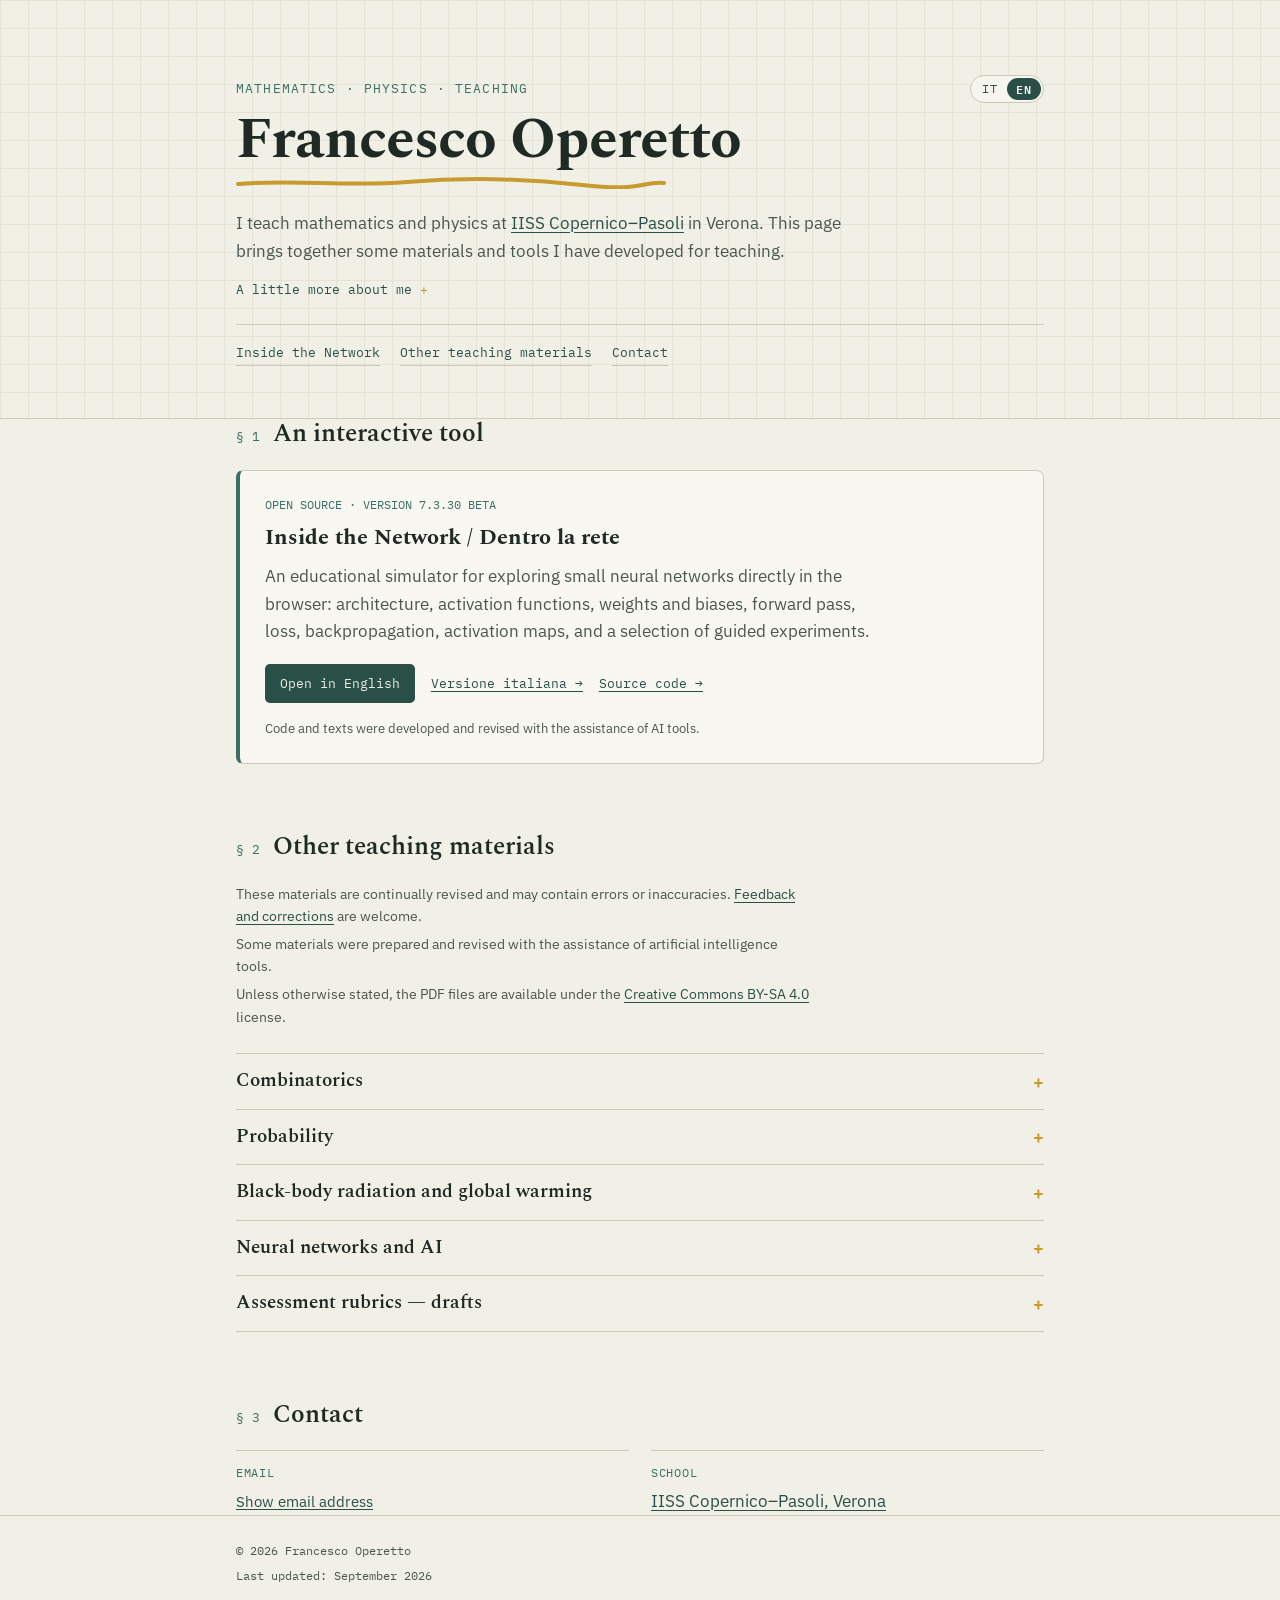
==== en/index.html @ d1ef3c58 "Add NN teaching notes and update materials" ====
<!DOCTYPE html>
<html lang="en">
<head>
<meta charset="UTF-8">
<meta name="viewport" content="width=device-width, initial-scale=1.0">
<title>Francesco Operetto — Mathematics, physics and teaching</title>
<meta name="description" content="Personal page of Francesco Operetto, mathematics and physics teacher. Teaching materials and interactive tools for mathematics, physics and neural networks.">
<link rel="canonical" href="https://francesco-operetto.github.io/en/">
<link rel="alternate" hreflang="it" href="https://francesco-operetto.github.io/">
<link rel="alternate" hreflang="en" href="https://francesco-operetto.github.io/en/">
<link rel="alternate" hreflang="x-default" href="https://francesco-operetto.github.io/">

<link rel="icon" href="../favicon.svg" type="image/svg+xml">
<link rel="icon" href="../favicon-32.png" sizes="32x32" type="image/png">
<link rel="icon" href="../favicon-16.png" sizes="16x16" type="image/png">
<link rel="shortcut icon" href="../favicon.ico">
<link rel="apple-touch-icon" href="../apple-touch-icon.png">

<link rel="preconnect" href="https://fonts.googleapis.com">
<link rel="preconnect" href="https://fonts.gstatic.com" crossorigin>
<link href="https://fonts.googleapis.com/css2?family=Spectral:ital,wght@0,500;0,600;0,700;1,500&family=IBM+Plex+Sans:wght@400;500;600&family=IBM+Plex+Mono:wght@400;500&display=swap" rel="stylesheet">

<link rel="stylesheet" href="../assets/css/style.css">
</head>
<body>
<header class="hero">
  <div class="grid-bg" aria-hidden="true"></div>
  <div class="wrap" style="position:relative">
    <nav class="lang-switch" aria-label="Language">
      <a href="../index.html" lang="it">IT</a><span class="sep">·</span><span aria-current="page">EN</span>
    </nav>
    <p class="eyebrow">Mathematics · physics · teaching</p>
    <h1>Francesco Operetto</h1>
    <svg class="chalk-line" viewBox="0 0 430 13" aria-hidden="true" preserveAspectRatio="none">
      <path d="M2 8 C 58 3, 111 11, 171 6 S 283 2, 346 9 S 405 5, 428 7" />
    </svg>
    <p class="intro">
      I teach mathematics and physics at <a href="https://www.copernicopasoli.edu.it/wp/" target="_blank" rel="noopener">IISS Copernico–Pasoli</a> in Verona.
      This page brings together some materials and tools I have developed for teaching.
    </p>
    <details class="profile-more">
      <summary>A little more about me</summary>
      <div class="profile-more-content">
        <p>I am a physicist and hold a PhD in Physics; if you are curious about my doctoral research, you can find out more on <a href="research.html">this page</a>.</p>
        <p>I also hold a diploma in <a href="https://www.sentieriformativi.it/2019/counselling/" target="_blank" rel="noopener">Counseling</a> from the Centro Camilliano di Formazione in Verona.</p>
      </div>
    </details>
    <nav class="jump-nav" aria-label="Page sections">
      <a href="#app">Inside the Network</a>
      <a href="#materials">Other teaching materials</a>
      <a href="#contact">Contact</a>
    </nav>
  </div>
</header>

<main class="wrap">
  <section id="app">
    <div class="section-head">
      <span class="section-num">§ 1</span>
      <h2>An interactive tool</h2>
    </div>
    <div class="app-card">
      <div class="app-kicker">OPEN SOURCE · VERSION 7.3.30 BETA</div>
      <h3>Inside the Network / Dentro la rete</h3>
      <p>
        An educational simulator for exploring small neural networks directly in the browser:
        architecture, activation functions, weights and biases, forward pass, loss, backpropagation,
        activation maps, and a selection of guided experiments.
      </p>
      <div class="actions">
        <a class="btn" href="https://francesco-operetto.github.io/dentro-la-rete/en/">Open in English</a>
        <a class="text-link" href="https://francesco-operetto.github.io/dentro-la-rete/it/" lang="it">Versione italiana →</a>
        <a class="text-link" href="https://github.com/francesco-operetto/dentro-la-rete">Source code →</a>
      </div>
      <p class="material-note app-note">Code and texts were developed and revised with the assistance of AI tools.</p>
    </div>
  </section>

  <section id="materials">
    <div class="section-head">
      <span class="section-num">§ 2</span>
      <h2>Other teaching materials</h2>
    </div>
    <div class="material-notes">
      <p class="material-note">These materials are continually revised and may contain errors or inaccuracies. <a href="#contact">Feedback and corrections</a> are welcome.</p>
      <p class="material-note">Some materials were prepared and revised with the assistance of artificial intelligence tools.</p>
      <p class="material-note">Unless otherwise stated, the PDF files are available under the <a href="https://creativecommons.org/licenses/by-sa/4.0/deed.en" target="_blank" rel="noopener">Creative Commons BY-SA 4.0</a> license.</p>
    </div>

    <details class="material-group" id="combinatorics">
      <summary>Combinatorics</summary>
      <ul class="files">
        
        <li><div class="file-row"><div><div class="file-name">Combinatorics and inclusion encoding</div><div class="file-desc">Worksheet: deriving formulas for arrangements and combinations from permutations with repetition.</div><div class="file-meta">PDF · Italian · 641 KB · updated 14 July 2026</div></div><a class="dl" href="../materiali/calcolo-combinatorio/combinatoria_e_codifica_di_inclusione_scheda.pdf">Open PDF →</a></div></li>
        <li><div class="file-row"><div><div class="file-name">Combinatorics and the symmetric group</div><div class="file-desc">Further reading for teachers: permutations as elements of the symmetric group.</div><div class="file-meta">PDF · Italian · 460 KB · updated 14 July 2026</div></div><a class="dl" href="../materiali/calcolo-combinatorio/calcolo_combinatorio_e_teoria_gruppi_scheda_docenti.pdf">Open PDF →</a></div></li><li><div class="file-row"><div><div class="file-name">From arrangements to simple combinations</div><div class="file-desc">Worksheet: deriving the formula for combinations.</div><div class="file-meta">PDF · Italian · 286 KB · updated 14 July 2026</div></div><a class="dl" href="../materiali/calcolo-combinatorio/combinazioni_semplici_scheda.pdf">Open PDF →</a></div></li>
        <li><div class="file-row"><div><div class="file-name">From simple permutations to permutations with repetition</div><div class="file-desc">Worksheet: deriving the formula for permutations with repetition.</div><div class="file-meta">PDF · Italian · 340 KB · updated 14 July 2026</div></div><a class="dl" href="../materiali/calcolo-combinatorio/permutazioni_con_ripetizione_scheda.pdf">Open PDF →</a></div></li>
        <li><div class="file-row"><div><div class="file-name">Problems on partitioning into groups</div><div class="file-desc">Worked exercises, starting from a question from the 2025 Italian State Exam.</div><div class="file-meta">PDF · Italian · 420 KB · updated 14 July 2026</div></div><a class="dl" href="../materiali/calcolo-combinatorio/problemi_di_suddivisione_esercizi.pdf">Open PDF →</a></div></li>
      </ul>
    </details>

    <details class="material-group" id="probability">
      <summary>Probability</summary>
      <ul class="files">
        <li><div class="file-row"><div><div class="file-name">SuperEnalotto and probability</div><div class="file-desc">Handout: winning probabilities and an analysis of the game’s unfairness.</div><div class="file-meta">PDF · Italian · 735 KB · updated 14 July 2026</div></div><a class="dl" href="../materiali/calcolo-delle-probabilita/superenalotto_dispensa.pdf">Open PDF →</a></div></li>
      </ul>
    </details>

    <details class="material-group" id="black-body-radiation-global-warming">
      <summary>Black-body radiation and global warming</summary>
      <ul class="files">
        <li><div class="file-row"><div><div class="file-name">A calculus-based study of black-body radiation</div><div class="file-desc">Worksheet: deriving Wien’s and Stefan–Boltzmann laws using calculus.</div><div class="file-meta">PDF · Italian · 566 KB · updated 14 July 2026</div></div><a class="dl" href="../materiali/radiazione-corpo-nero-riscaldamento-globale/studio_funzione_corpo_nero_dispensa.pdf">Open PDF →</a></div></li>
        <li><div class="file-row"><div><div class="file-name">The greenhouse effect and global warming</div><div class="file-desc">Handout: the physics of global warming, building on black-body radiation.</div><div class="file-meta">PDF · Italian · 1.0 MB · updated 16 July 2026</div></div><a class="dl" href="../materiali/radiazione-corpo-nero-riscaldamento-globale/effetto_serra_dispensa.pdf">Open PDF →</a></div></li>
      </ul>
    </details>

    <details class="material-group" id="neural-networks-ai">
      <summary>Neural networks and AI</summary>
      <ul class="files">
        <li><div class="file-row"><div><div class="file-name">Backpropagation and gradient descent</div><div class="file-desc">Further reading for teachers: a handout on backpropagation and gradient descent, with reference to their implementation in Inside the Network.</div><div class="file-meta">PDF · English 721 KB · Italian 741 KB · updated 2 September 2026</div><div class="file-meta">Related application: <a href="https://francesco-operetto.github.io/dentro-la-rete/en/">Inside the Network</a></div></div><div class="file-actions"><a class="dl" href="../materiali/reti-neurali-ai/backpropagation_and_gradient_descent_en.pdf">PDF · English →</a><a class="dl" href="../materiali/reti-neurali-ai/backpropagation_e_discesa_del_gradiente_it.pdf" lang="it">PDF · Italian →</a></div></div></li>
      </ul>
    </details>

    <details class="material-group" id="assessment-rubrics">
      <summary>Assessment rubrics — drafts</summary>
      <ul class="files">
        <li><div class="file-row"><div><div class="file-name">Mathematics — oral assessment</div><div class="file-desc">Draft assessment rubric for oral mathematics tests, for the final three years of the Italian Liceo Scientifico.</div><div class="file-meta">PDF · Italian · 393 KB · updated 22 August 2026</div></div><a class="dl" href="../materiali/rubriche-di-valutazione/rubrica_valutazione_matematica_orale.pdf">Open PDF →</a></div></li>
        <li><div class="file-row"><div><div class="file-name">Mathematics — written assessment</div><div class="file-desc">Draft assessment rubric for written mathematics tests, for the final three years of the Italian Liceo Scientifico.</div><div class="file-meta">PDF · Italian · 369 KB · updated 22 August 2026</div></div><a class="dl" href="../materiali/rubriche-di-valutazione/rubrica_valutazione_matematica_scritto.pdf">Open PDF →</a></div></li>
        <li><div class="file-row"><div><div class="file-name">Physics — oral assessment</div><div class="file-desc">Draft assessment rubric for oral physics tests, for the final three years of the Italian Liceo Scientifico.</div><div class="file-meta">PDF · Italian · 375 KB · updated 22 August 2026</div></div><a class="dl" href="../materiali/rubriche-di-valutazione/rubrica_valutazione_fisica_orale.pdf">Open PDF →</a></div></li>
        <li><div class="file-row"><div><div class="file-name">Physics — written assessment</div><div class="file-desc">Draft assessment rubric for written physics tests, for the final three years of the Italian Liceo Scientifico.</div><div class="file-meta">PDF · Italian · 378 KB · updated 22 August 2026</div></div><a class="dl" href="../materiali/rubriche-di-valutazione/rubrica_valutazione_fisica_scritto.pdf">Open PDF →</a></div></li>
      </ul>
    </details>
  </section>

  <section id="contact">
    <div class="section-head">
      <span class="section-num">§ 3</span>
      <h2>Contact</h2>
    </div>
    <div class="contact-grid">
      <div class="contact-item">
        <span class="label">Email</span>
        <button class="email-reveal" id="emailReveal" type="button">Show email address</button>
        <noscript><span class="placeholder">Enable JavaScript to display the email address.</span></noscript>
      </div>
      <div class="contact-item"><span class="label">School</span><a href="https://www.copernicopasoli.edu.it/wp/" target="_blank" rel="noopener">IISS Copernico–Pasoli, Verona</a></div>
    </div>
  </section>
</main>

<footer>
  <div class="wrap">
    <p>© 2026 Francesco Operetto</p>
    <p>Last updated: September 2026</p>
  </div>
</footer>

<script>
(() => {
  const trigger = document.getElementById('emailReveal');
  if (!trigger) return;

  // The address is not stored as plain text in the source. It is reconstructed
  // only when the visitor explicitly asks to display it.
  const encoded = [67, 52, 60, 61, 73, 10, 101, 92, 56, 115, 4, 78, 89, 38, 116, 49, 77, 105, 111, 89, 12];
  const key = [37, 91, 18, 73, 44, 107, 6, 52, 81, 29, 99, 14, 62, 75, 21, 88, 33, 71, 12, 54, 97];

  const decode = () => encoded
    .map((value, i) => String.fromCharCode(value ^ key[i]))
    .join('');

  trigger.addEventListener('click', () => {
    const address = decode();
    const link = document.createElement('a');
    link.href = 'mai' + 'lto:' + address;
    link.textContent = address;
    link.className = 'email-link';
    link.setAttribute('aria-label', 'Send an email');
    trigger.replaceWith(link);
  }, { once: true });
})();
</script>

<script>
(() => {
  const materialPanels = [...document.querySelectorAll('details.material-group[id]')];

  const openPanelFromHash = () => {
    if (!window.location.hash) return;
    const id = decodeURIComponent(window.location.hash.slice(1));
    const target = document.getElementById(id);
    if (target?.matches('details.material-group')) {
      target.open = true;
    }
  };

  const setHashWithoutScrolling = (id) => {
    const url = new URL(window.location.href);
    url.hash = id;
    history.replaceState(null, '', url);
  };

  const clearHashWithoutScrolling = () => {
    const url = new URL(window.location.href);
    url.hash = '';
    history.replaceState(null, '', url);
  };

  materialPanels.forEach((panel) => {
    panel.addEventListener('toggle', () => {
      if (panel.open) {
        setHashWithoutScrolling(panel.id);
      } else if (window.location.hash === `#${panel.id}`) {
        clearHashWithoutScrolling();
      }
    });
  });

  openPanelFromHash();
  window.addEventListener('hashchange', openPanelFromHash);
})();
</script>

</body>
</html>
---- assets/css/style.css ----
/* Stile condiviso — francesco-operetto.github.io */
:root{
  --paper:#F1F0E6;
  --paper-dim:#E8E6D8;
  --ink:#202A24;
  --ink-soft:#4B564E;
  --rule:#C9CBB6;
  --teal:#3B6E63;
  --teal-deep:#2A4F47;
  --yellow:#C99A2E;
  --card:#F8F7F1;
  --max-w:860px;
  /* alias usati da alcuni componenti della pagina ricerca */
  --chalk-teal:var(--teal);
  --chalk-teal-deep:var(--teal-deep);
  --chalk-yellow:var(--yellow);
  --paper-card:var(--card);
}
@media (prefers-color-scheme:dark){
  :root{
    --paper:#1B211D;
    --paper-dim:#222923;
    --ink:#EDEBDD;
    --ink-soft:#B7BEB2;
    --rule:#3A443C;
    --teal:#7FBAAB;
    --teal-deep:#9FD3C4;
    --yellow:#E3B94D;
    --card:#212820;
  }
}
*{box-sizing:border-box}
html{scroll-behavior:smooth}
body{
  margin:0;background:var(--paper);color:var(--ink);
  font-family:'IBM Plex Sans',sans-serif;font-size:17px;line-height:1.62;
  -webkit-font-smoothing:antialiased;
}
a{color:var(--teal-deep);text-decoration-thickness:1.4px;text-underline-offset:3px}
a:hover{color:var(--ink)}
a:focus-visible,button:focus-visible,summary:focus-visible{outline:2px solid var(--yellow);outline-offset:3px}
.wrap{max-width:var(--max-w);margin:0 auto;padding:0 26px}
.hero{position:relative;padding:78px 0 52px;overflow:hidden;border-bottom:1px solid var(--rule)}
.hero-sub{padding:56px 0 44px}
.grid-bg{
  position:absolute;inset:0;pointer-events:none;opacity:.32;
  background-image:linear-gradient(var(--rule) 1px,transparent 1px),linear-gradient(90deg,var(--rule) 1px,transparent 1px);
  background-size:28px 28px;
}
.eyebrow{margin:0 0 12px;color:var(--teal);font-family:'IBM Plex Mono',monospace;font-size:12.5px;letter-spacing:.09em;text-transform:uppercase}
h1,h2,h3{font-family:'Spectral',serif}
h1,.name{margin:0;font-family:'Spectral',serif;font-weight:700;font-size:clamp(2.5rem,6vw,3.6rem);line-height:1.05;letter-spacing:-.018em}
.chalk-line,.chalk-underline{display:block;width:min(100%,430px);height:13px;margin:5px 0 0}
.chalk-line path,.chalk-underline path{stroke:var(--yellow);stroke-width:4;fill:none;stroke-linecap:round}
.chalk-underline-mini{display:block;height:10px;margin-top:4px}
.chalk-underline-mini path{stroke:var(--yellow);stroke-width:3;fill:none;stroke-linecap:round}
.intro,.role{margin:20px 0 0;max-width:62ch;color:var(--ink-soft);font-size:1.08rem}
.role{max-width:52ch}

/* Profilo facoltativo, vicino alla presentazione ma visivamente secondario */
.profile-more{max-width:62ch;margin-top:10px}
.profile-more summary{cursor:pointer;list-style:none;padding:4px 0 3px;font-family:'IBM Plex Mono',monospace;font-size:12.5px;color:var(--teal-deep)}
.profile-more summary::-webkit-details-marker{display:none}
.profile-more summary::after{content:' +';color:var(--yellow)}
.profile-more[open] summary::after{content:' −'}
.profile-more-content{padding:3px 0 2px;color:var(--ink-soft);font-size:.91rem;max-width:62ch}
.profile-more-content p{margin:7px 0}
.jump-nav{display:flex;flex-wrap:wrap;gap:10px 20px;margin-top:22px;padding-top:17px;border-top:1px solid color-mix(in srgb,var(--rule) 92%,transparent);font-family:'IBM Plex Mono',monospace;font-size:13px}
.jump-nav a{text-decoration:none;border-bottom:1px solid var(--rule);padding-bottom:2px}
.back-link{font-family:'IBM Plex Mono',monospace;font-size:13px;letter-spacing:.04em;text-transform:none;color:var(--teal)}
.back-link:hover{color:var(--ink)}
.page-return{margin:34px 0 8px;padding-top:18px;border-top:1px solid color-mix(in srgb,var(--rule) 70%,transparent)}

main{padding:54px 0 92px}
section{margin-bottom:68px}
section:last-of-type{margin-bottom:0}
.section-head{display:flex;align-items:baseline;gap:13px;margin-bottom:21px}
.section-num{font-family:'IBM Plex Mono',monospace;font-size:12.5px;color:var(--teal);white-space:nowrap}
h2{font-size:1.55rem;line-height:1.2;margin:0;font-weight:600}
h3{font-size:1.12rem;margin:0}
.lead,p.lead{max-width:64ch;color:var(--ink-soft);margin:0 0 22px}

/* App */
.app-card{background:var(--card);border:1px solid var(--rule);border-left:4px solid var(--teal);border-radius:7px;padding:24px 25px}
.app-kicker{font-family:'IBM Plex Mono',monospace;font-size:12px;color:var(--teal);margin-bottom:7px}
.app-card h3{font-size:1.35rem;margin-bottom:7px}
.app-card p{margin:0;color:var(--ink-soft);max-width:62ch}
.actions{display:flex;flex-wrap:wrap;gap:10px 16px;margin-top:18px;align-items:center}
.btn{display:inline-block;padding:9px 15px;border-radius:5px;background:var(--teal-deep);color:var(--paper);font-family:'IBM Plex Mono',monospace;font-size:13px;text-decoration:none;white-space:nowrap}
.btn:hover{background:var(--ink);color:var(--paper)}
.text-link{font-family:'IBM Plex Mono',monospace;font-size:12.5px}
.app-note{margin-top:15px!important;font-size:.82rem!important;max-width:68ch!important}

/* Materiali */
.material-notes{margin:0 0 25px}
.material-note{margin:5px 0;color:var(--ink-soft);font-size:.87rem;max-width:72ch}
.material-group{border-top:1px solid var(--rule)}
.material-group:last-of-type{border-bottom:1px solid var(--rule)}
.material-group summary{
  display:flex;align-items:center;justify-content:space-between;gap:12px;padding:15px 0;
  cursor:pointer;list-style:none;font-family:'Spectral',serif;font-weight:600;font-size:1.18rem;line-height:1.3;
}
.material-group summary::-webkit-details-marker{display:none}
.material-group summary::after{content:'+';color:var(--yellow);font-family:'IBM Plex Mono',monospace;font-size:18px;flex-shrink:0}
.material-group[open] summary::after{content:'−'}
.files{list-style:none;margin:0;padding:0 0 14px 14px}
.files li{padding:12px 0;border-top:1px solid color-mix(in srgb,var(--rule) 72%,transparent)}
.file-row{display:grid;grid-template-columns:minmax(0,1fr) auto;gap:12px 20px;align-items:start}
.file-name{font-weight:500;font-size:.94rem;line-height:1.45}
.file-desc{color:var(--ink-soft);font-size:.86rem;margin-top:2px;max-width:64ch}
.file-meta{margin-top:5px;color:var(--ink-soft);font-family:'IBM Plex Mono',monospace;font-size:11.6px;line-height:1.45}
.dl,.dl-link{font-family:'IBM Plex Mono',monospace;font-size:12.3px;white-space:nowrap}
.file-actions{display:flex;flex-direction:column;gap:5px;align-items:flex-end;justify-self:end}
.pending{display:flex;justify-content:space-between;gap:18px;align-items:baseline;padding:15px 0;border-top:1px solid var(--rule);border-bottom:1px solid var(--rule)}
.pending-title{font-family:'Spectral',serif;font-weight:600;font-size:1.18rem;line-height:1.3}
.pending small{font-family:'IBM Plex Mono',monospace;color:var(--ink-soft);font-size:11.8px;white-space:nowrap}

/* Contatti */
.contact-grid{display:grid;grid-template-columns:1fr 1fr;gap:22px}
.contact-item{padding-top:12px;border-top:1px solid var(--rule)}
.label,.contact-label{display:block;margin-bottom:5px;color:var(--teal);font-family:'IBM Plex Mono',monospace;font-size:11.8px;text-transform:uppercase;letter-spacing:.06em}
.placeholder{color:var(--ink-soft);font-size:.92rem}
.email-reveal{appearance:none;border:0;background:none;padding:0;color:var(--teal-deep);font:inherit;font-size:.92rem;text-decoration:underline;text-decoration-thickness:1px;text-underline-offset:2px;cursor:pointer}
.email-reveal:hover,.email-reveal:focus-visible{color:var(--ink)}
.email-link{font-size:.92rem}

/* Pagina ricerca */
.interests-list{list-style:none;margin:0;padding:0}
.interests-list li{position:relative;padding:6px 0 6px 20px;color:var(--ink-soft);font-size:.98rem}
.interests-list li::before{content:'';position:absolute;left:2px;top:15px;width:6px;height:6px;border-radius:50%;background:var(--teal)}
.tag{display:inline-block;font-family:'IBM Plex Mono',monospace;font-size:12px;letter-spacing:.02em;color:var(--teal-deep);background:var(--paper-dim);border-radius:4px;padding:2px 8px}
.thesis-card{background:var(--card);border:1px solid var(--rule);border-radius:6px;padding:22px 24px;display:flex;align-items:center;justify-content:space-between;gap:20px;flex-wrap:wrap}
.thesis-card h3{font-size:1.1rem;margin:0 0 4px}
.thesis-card p{margin:0;color:var(--ink-soft);font-size:.95rem}
.tabs{display:flex;gap:8px;margin-bottom:24px;border-bottom:1px solid var(--rule)}
.tab-btn{font-family:'IBM Plex Mono',monospace;font-size:14px;background:none;border:none;color:var(--ink-soft);padding:10px 4px;cursor:pointer;position:relative;top:1px}
.tab-btn[aria-selected='true']{color:var(--ink);border-bottom:2px solid var(--yellow)}
.tab-panel{display:none}.tab-panel.active{display:block}
ol.pubs{list-style:none;margin:0;padding:0;counter-reset:pub}
ol.pubs li{counter-increment:pub;padding:16px 0;border-bottom:1px solid var(--rule)}
ol.pubs li:last-child{border-bottom:none}
ol.pubs li::before{content:counter(pub,decimal-leading-zero);font-family:'IBM Plex Mono',monospace;font-size:12.5px;color:var(--teal);display:block;margin-bottom:4px}
.pub-title{font-weight:500;margin:0 0 3px}.pub-venue{font-size:.92rem;color:var(--ink-soft);margin:0 0 4px}.pub-doi{font-family:'IBM Plex Mono',monospace;font-size:12.5px}

footer{border-top:1px solid var(--rule);padding:25px 0 45px}
footer p{margin:0;color:var(--ink-soft);font-family:'IBM Plex Mono',monospace;font-size:11.8px}
footer p+p{margin-top:6px}

@media(max-width:650px){
  .hero{padding:36px 0 40px}.hero-sub{padding:34px 0 36px}main{padding-top:42px}
  .contact-grid{grid-template-columns:1fr}.file-row{grid-template-columns:1fr}.dl{justify-self:start}.file-actions{align-items:flex-start;justify-self:start}
  .pending{align-items:flex-start}.pending small{white-space:normal;text-align:right}
  .thesis-card{flex-direction:column;align-items:flex-start}
  .files{padding-left:9px}
}
@media(prefers-reduced-motion:reduce){html{scroll-behavior:auto}}

/* Selettore lingua: piccolo controllo segmentato, più visibile ma coerente con il layout */
.lang-switch{
  position:absolute;top:-3px;right:26px;
  display:inline-flex;align-items:center;gap:0;
  padding:2px;
  border:1px solid var(--rule);
  border-radius:999px;
  background:color-mix(in srgb,var(--card) 88%,transparent);
  font-family:'IBM Plex Mono',monospace;font-size:11.8px;
  letter-spacing:.05em;color:var(--ink-soft);
}
.lang-switch a,
.lang-switch [aria-current="page"]{
  min-width:34px;
  padding:4px 8px;
  border-radius:999px;
  text-align:center;
  line-height:1.2;
}
.lang-switch a{
  text-decoration:none;
  color:var(--teal-deep);
}
.lang-switch a:hover{
  background:var(--paper-dim);
  color:var(--ink);
}
.lang-switch [aria-current="page"]{
  background:var(--teal-deep);
  color:var(--paper);
  font-weight:600;
}
.lang-switch .sep{display:none}
@media(max-width:650px){
  .lang-switch{
    position:static;
    width:max-content;
    margin:0 0 16px auto;
  }
}
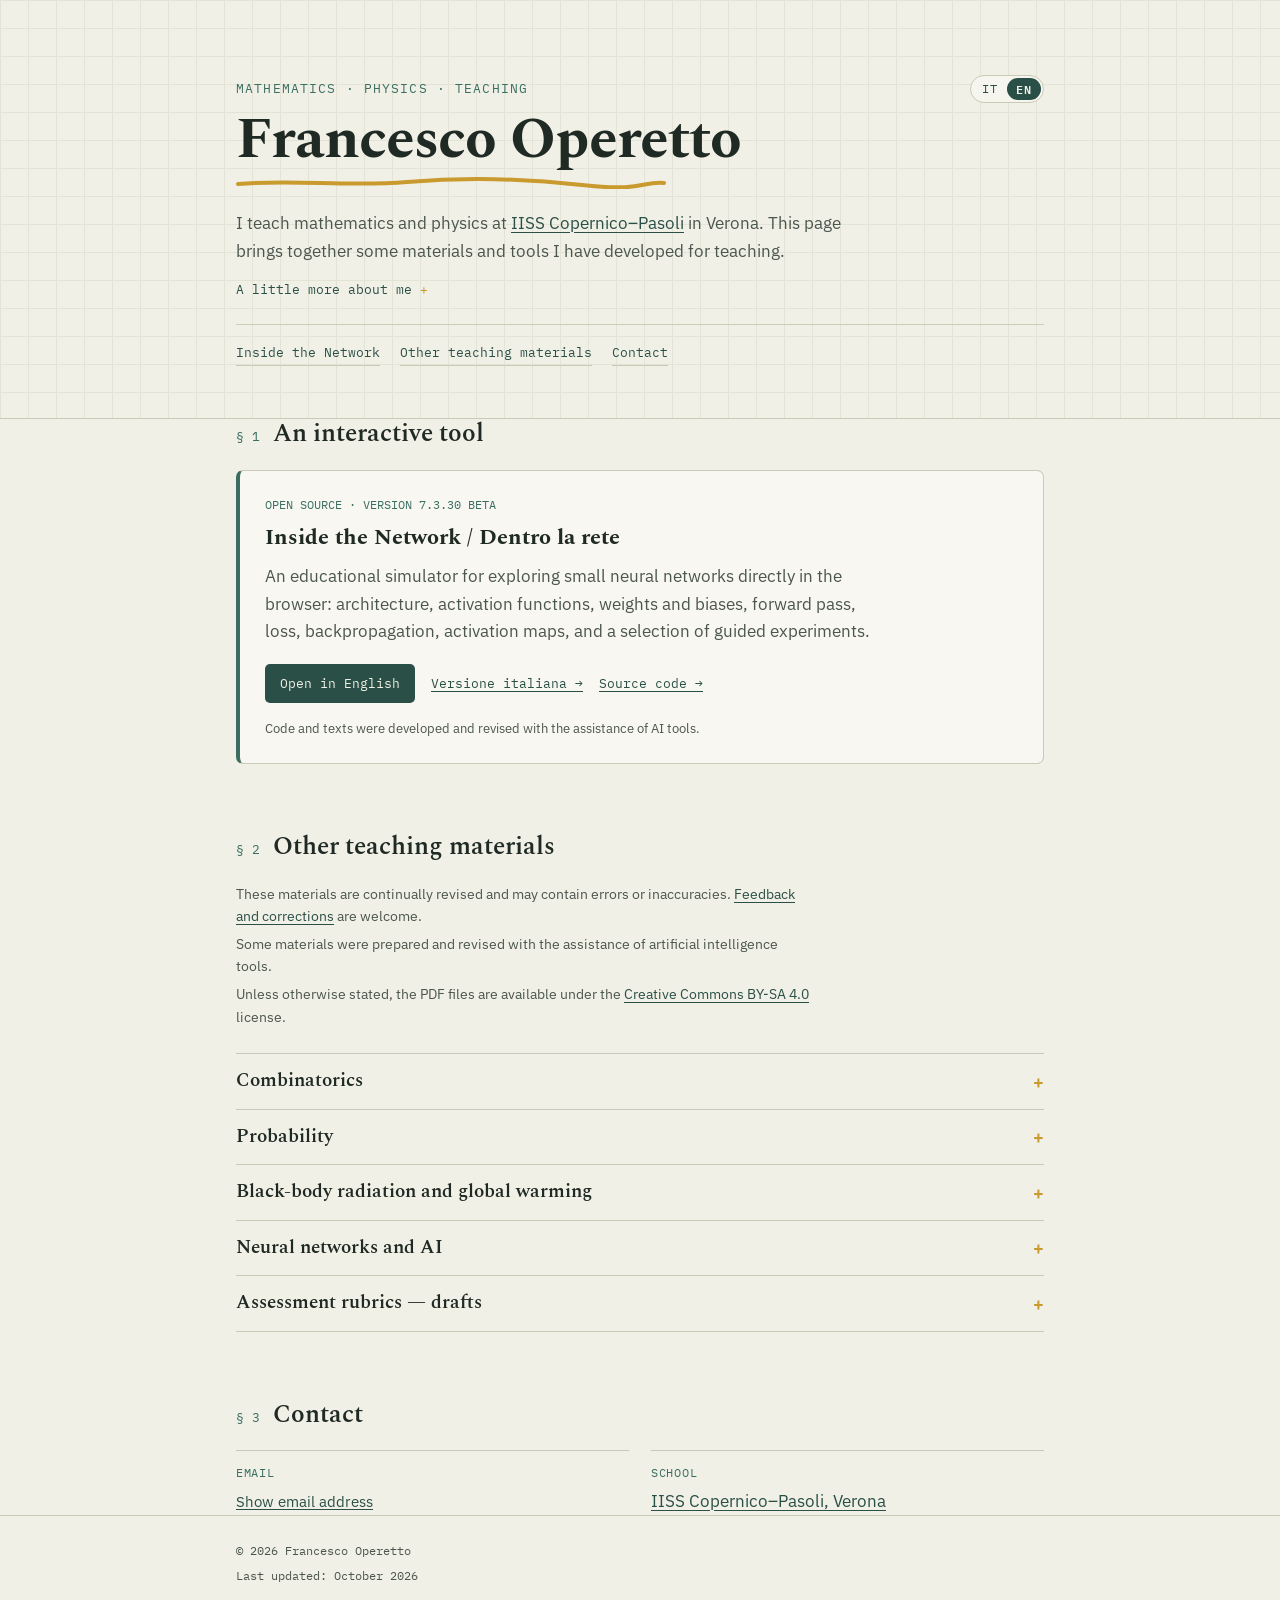
==== commit ef9a96ba: "Add files via upload" ====
--- a/en/index.html
+++ b/en/index.html
@@ -94,7 +94,7 @@
         <li><div class="file-row"><div><div class="file-name">Combinatorics and inclusion encoding</div><div class="file-desc">Worksheet: deriving formulas for arrangements and combinations from permutations with repetition.</div><div class="file-meta">PDF · Italian · 641 KB · updated 14 July 2026</div></div><a class="dl" href="../materiali/calcolo-combinatorio/combinatoria_e_codifica_di_inclusione_scheda.pdf">Open PDF →</a></div></li>
         <li><div class="file-row"><div><div class="file-name">Combinatorics and the symmetric group</div><div class="file-desc">Further reading for teachers: permutations as elements of the symmetric group.</div><div class="file-meta">PDF · Italian · 460 KB · updated 14 July 2026</div></div><a class="dl" href="../materiali/calcolo-combinatorio/calcolo_combinatorio_e_teoria_gruppi_scheda_docenti.pdf">Open PDF →</a></div></li><li><div class="file-row"><div><div class="file-name">From arrangements to simple combinations</div><div class="file-desc">Worksheet: deriving the formula for combinations.</div><div class="file-meta">PDF · Italian · 286 KB · updated 14 July 2026</div></div><a class="dl" href="../materiali/calcolo-combinatorio/combinazioni_semplici_scheda.pdf">Open PDF →</a></div></li>
         <li><div class="file-row"><div><div class="file-name">From simple permutations to permutations with repetition</div><div class="file-desc">Worksheet: deriving the formula for permutations with repetition.</div><div class="file-meta">PDF · Italian · 340 KB · updated 14 July 2026</div></div><a class="dl" href="../materiali/calcolo-combinatorio/permutazioni_con_ripetizione_scheda.pdf">Open PDF →</a></div></li>
-        <li><div class="file-row"><div><div class="file-name">Problems on partitioning into groups</div><div class="file-desc">Worked exercises, starting from a question from the 2025 Italian State Exam.</div><div class="file-meta">PDF · Italian · 420 KB · updated 14 July 2026</div></div><a class="dl" href="../materiali/calcolo-combinatorio/problemi_di_suddivisione_esercizi.pdf">Open PDF →</a></div></li>
+        <li><div class="file-row"><div><div class="file-name">Problems on partitioning into groups</div><div class="file-desc">Worked exercises, starting from a question from the 2025 Italian State Exam.</div><div class="file-meta">PDF · Italian · 421 KB · updated 14 July 2026</div></div><a class="dl" href="../materiali/calcolo-combinatorio/problemi_di_suddivisione_esercizi.pdf">Open PDF →</a></div></li>
       </ul>
     </details>
 
@@ -116,7 +116,7 @@
     <details class="material-group" id="neural-networks-ai">
       <summary>Neural networks and AI</summary>
       <ul class="files">
-        <li><div class="file-row"><div><div class="file-name">Backpropagation and gradient descent</div><div class="file-desc">Further reading for teachers: a handout on backpropagation and gradient descent, with reference to their implementation in Inside the Network.</div><div class="file-meta">PDF · English 721 KB · Italian 741 KB · updated 2 September 2026</div><div class="file-meta">Related application: <a href="https://francesco-operetto.github.io/dentro-la-rete/en/">Inside the Network</a></div></div><div class="file-actions"><a class="dl" href="../materiali/reti-neurali-ai/backpropagation_and_gradient_descent_en.pdf">PDF · English →</a><a class="dl" href="../materiali/reti-neurali-ai/backpropagation_e_discesa_del_gradiente_it.pdf" lang="it">PDF · Italian →</a></div></div></li>
+        <li><div class="file-row"><div><div class="file-name">Mathematical notes on neural networks</div><div class="file-desc">Further reading for teachers: the mathematics of a neural network, from computing the outputs to gradient descent, by way of loss functions and backpropagation, with reference to their implementation in Inside the Network.</div><div class="file-meta">PDF · English 1.9 MB · Italian 1.9 MB · updated 19 October 2026</div><div class="file-meta">Related application: <a href="https://francesco-operetto.github.io/dentro-la-rete/en/">Inside the Network</a></div></div><div class="file-actions"><a class="dl" href="../materiali/reti-neurali-ai/mathematical_notes_neural_networks.pdf">PDF · English →</a><a class="dl" href="../materiali/reti-neurali-ai/note_matematiche_reti_neurali.pdf" lang="it">PDF · Italian →</a></div></div></li>
       </ul>
     </details>
 
@@ -150,7 +150,7 @@
 <footer>
   <div class="wrap">
     <p>© 2026 Francesco Operetto</p>
-    <p>Last updated: September 2026</p>
+    <p>Last updated: October 2026</p>
   </div>
 </footer>
 
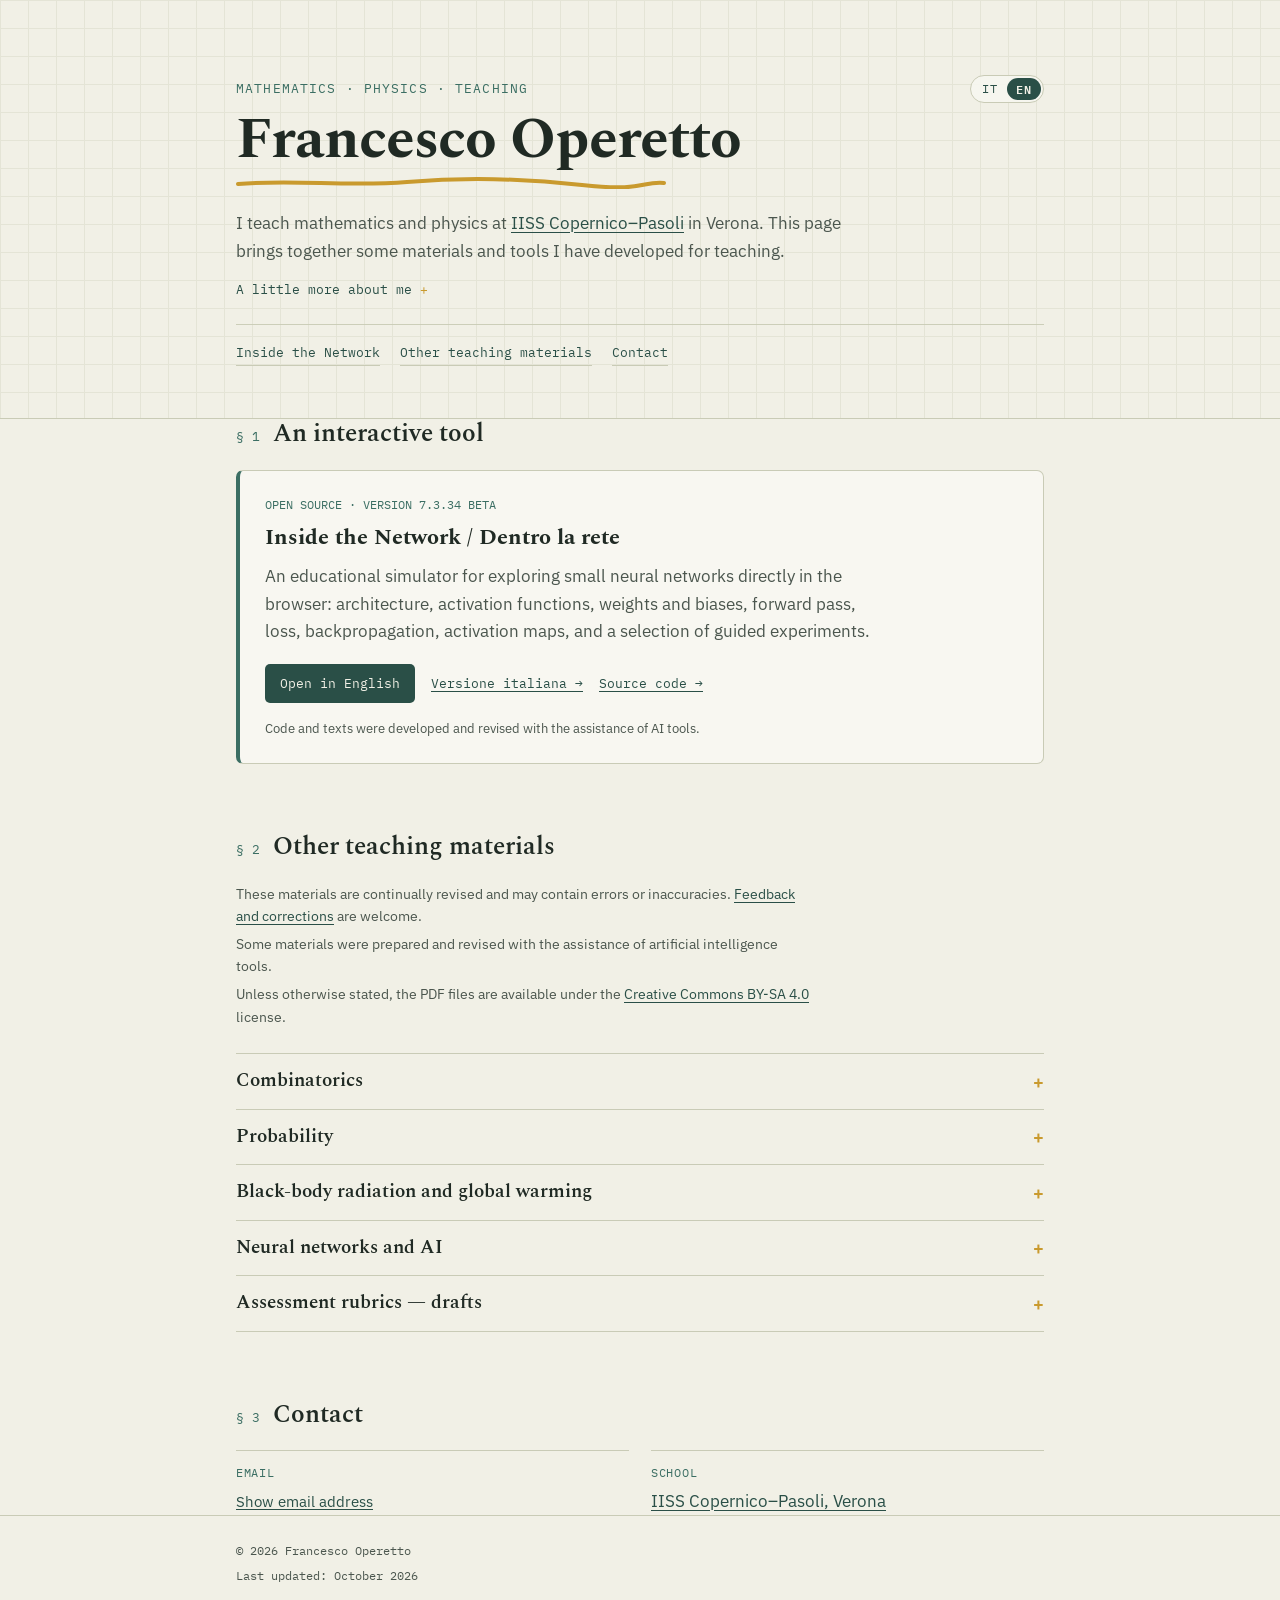
==== commit 7cbf71fe: "Update Dentro la rete version to 7.3.34" ====
--- a/en/index.html
+++ b/en/index.html
@@ -60,7 +60,7 @@
       <h2>An interactive tool</h2>
     </div>
     <div class="app-card">
-      <div class="app-kicker">OPEN SOURCE · VERSION 7.3.30 BETA</div>
+      <div class="app-kicker">OPEN SOURCE · VERSION 7.3.34 BETA</div>
       <h3>Inside the Network / Dentro la rete</h3>
       <p>
         An educational simulator for exploring small neural networks directly in the browser:
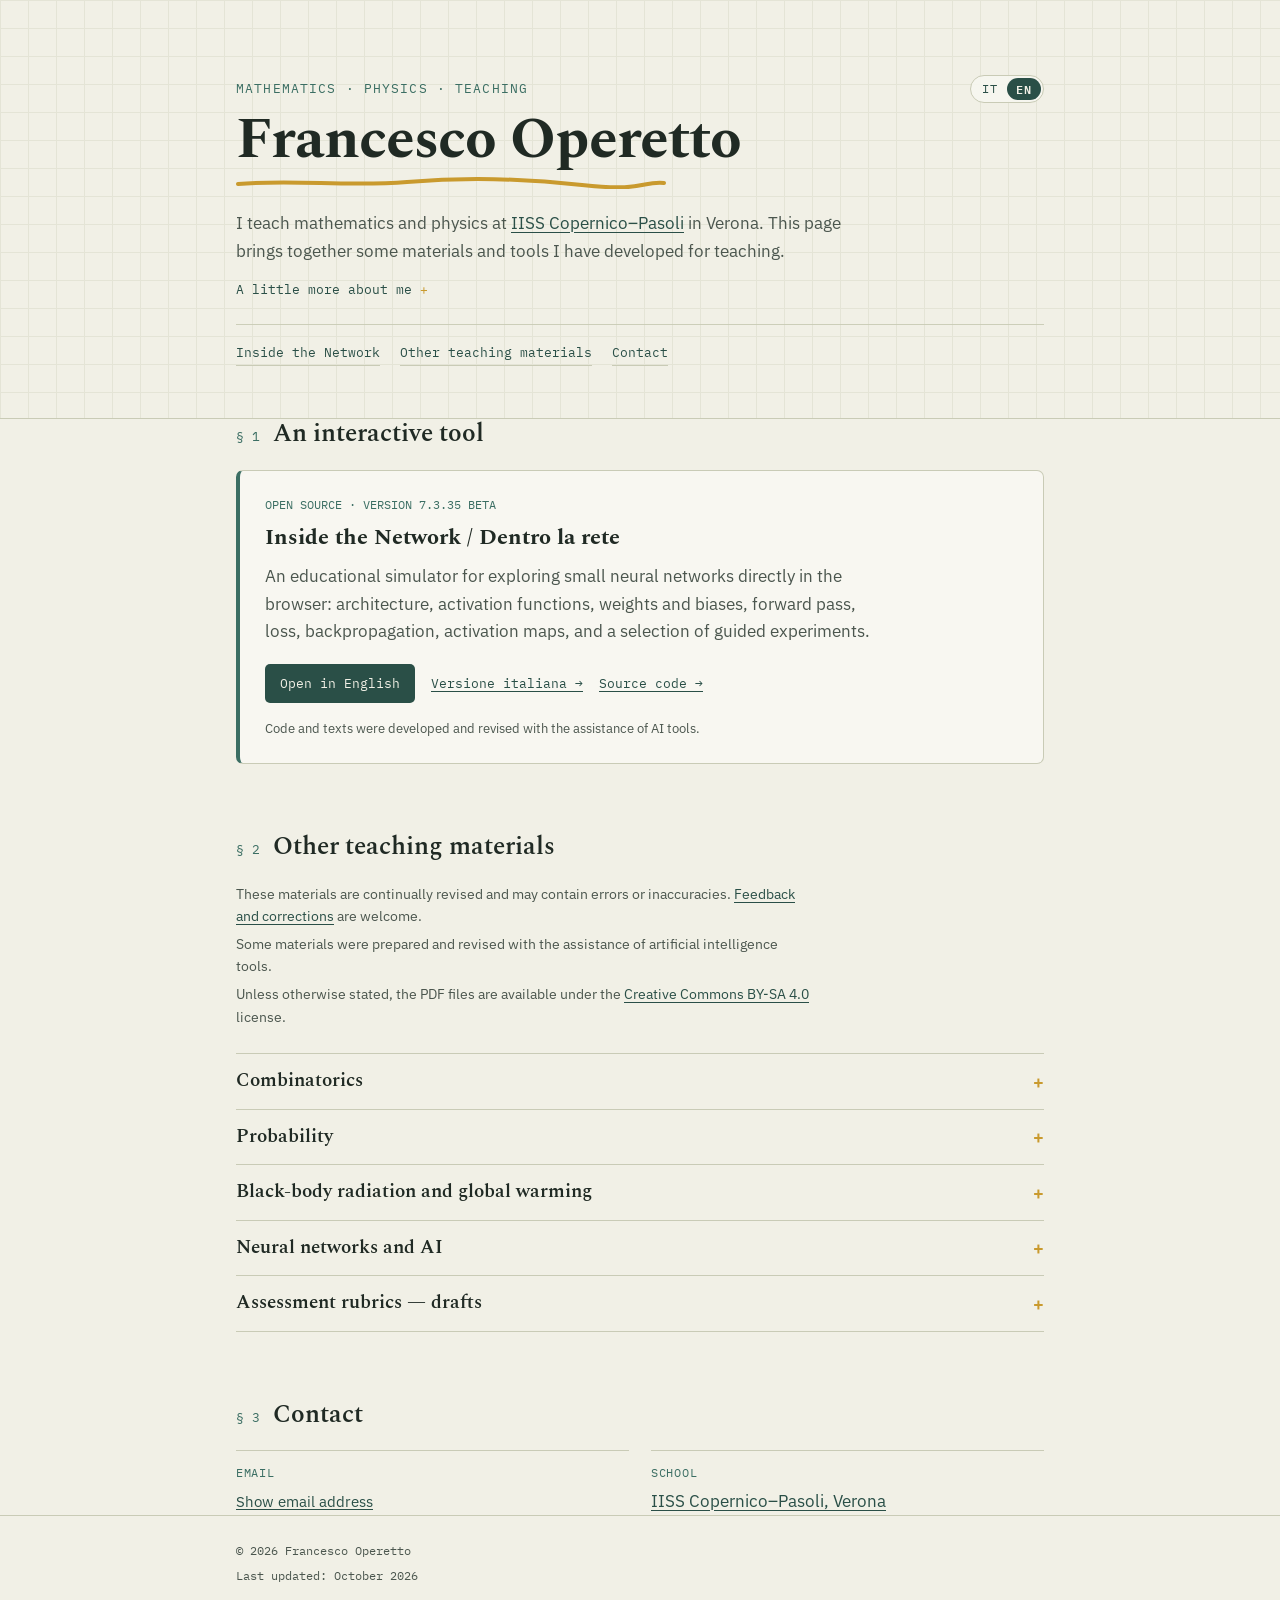
==== commit 7e0a96cb: "Update version number to 7.3.35 BETA" ====
--- a/en/index.html
+++ b/en/index.html
@@ -60,7 +60,7 @@
       <h2>An interactive tool</h2>
     </div>
     <div class="app-card">
-      <div class="app-kicker">OPEN SOURCE · VERSION 7.3.34 BETA</div>
+      <div class="app-kicker">OPEN SOURCE · VERSION 7.3.35 BETA</div>
       <h3>Inside the Network / Dentro la rete</h3>
       <p>
         An educational simulator for exploring small neural networks directly in the browser:
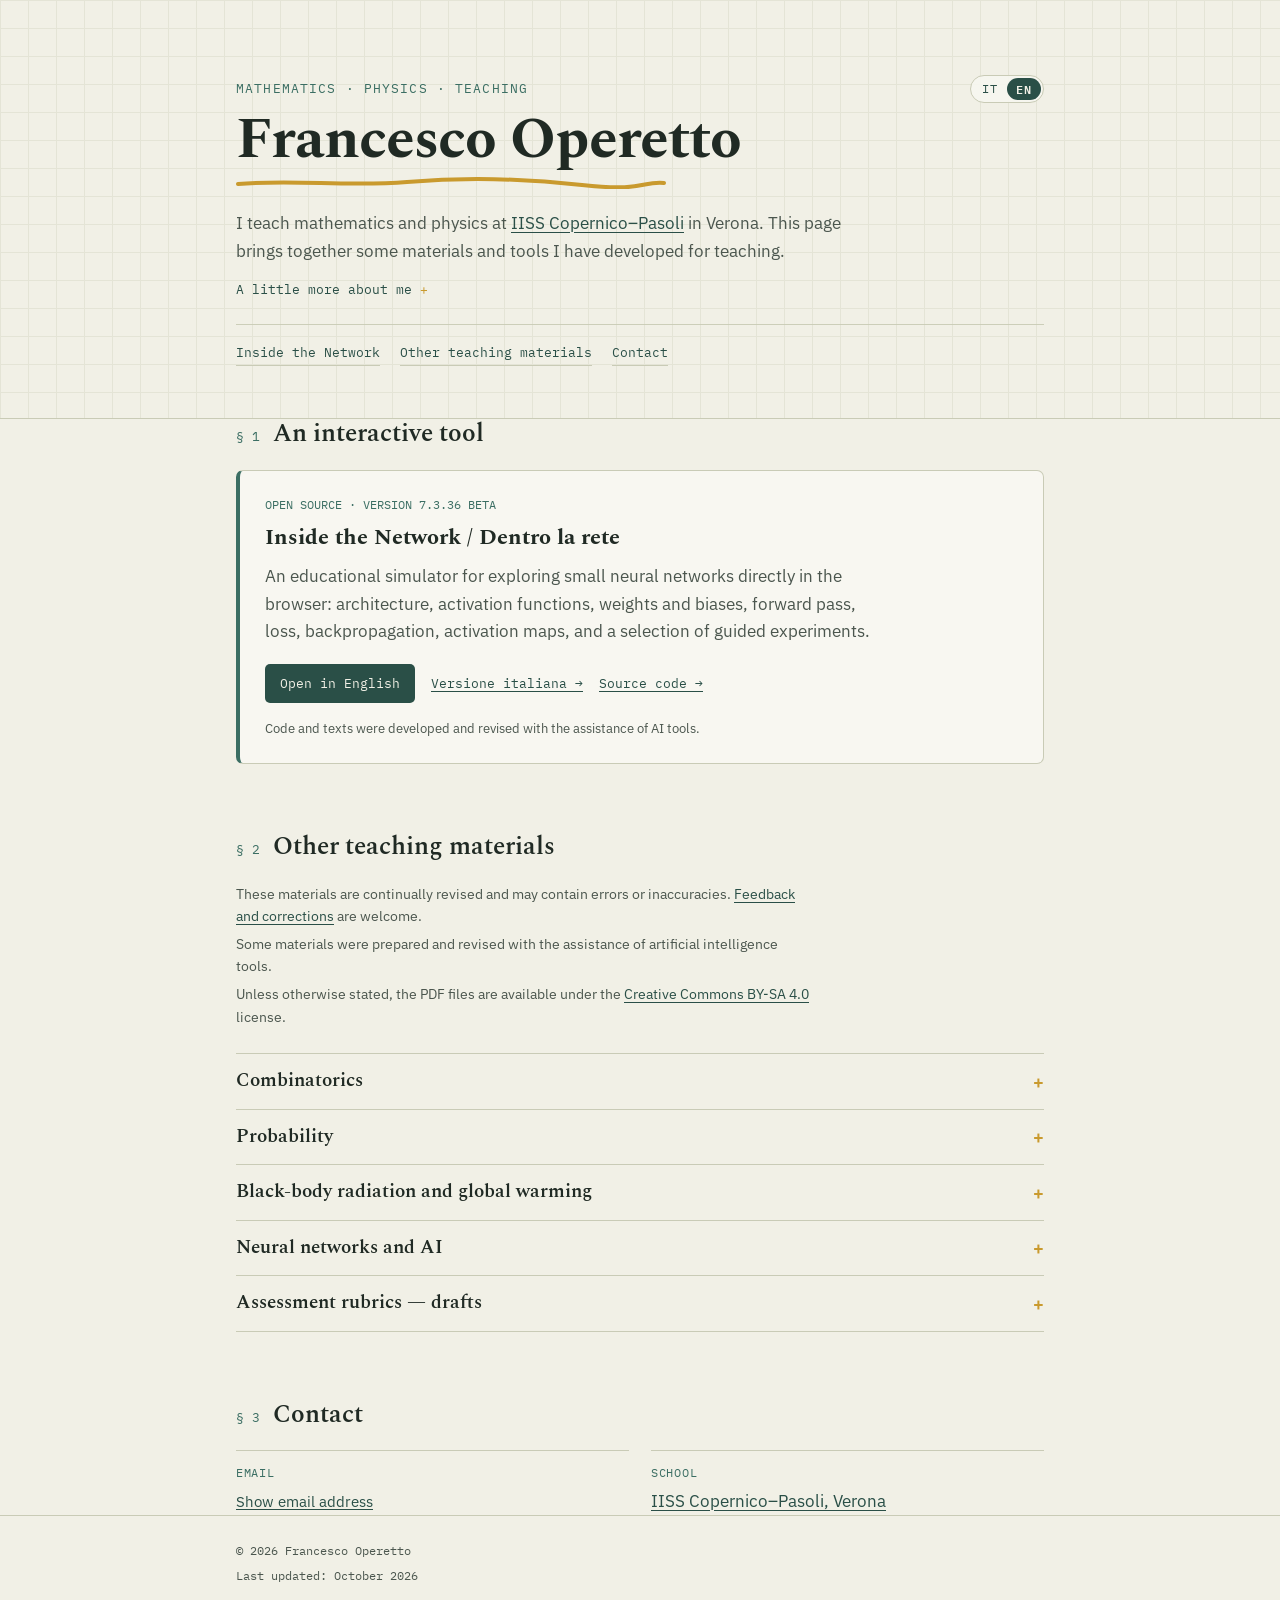
==== commit 8dad622e: "Update app version to 7.3.36 BETA" ====
--- a/en/index.html
+++ b/en/index.html
@@ -60,7 +60,7 @@
       <h2>An interactive tool</h2>
     </div>
     <div class="app-card">
-      <div class="app-kicker">OPEN SOURCE · VERSION 7.3.35 BETA</div>
+      <div class="app-kicker">OPEN SOURCE · VERSION 7.3.36 BETA</div>
       <h3>Inside the Network / Dentro la rete</h3>
       <p>
         An educational simulator for exploring small neural networks directly in the browser:
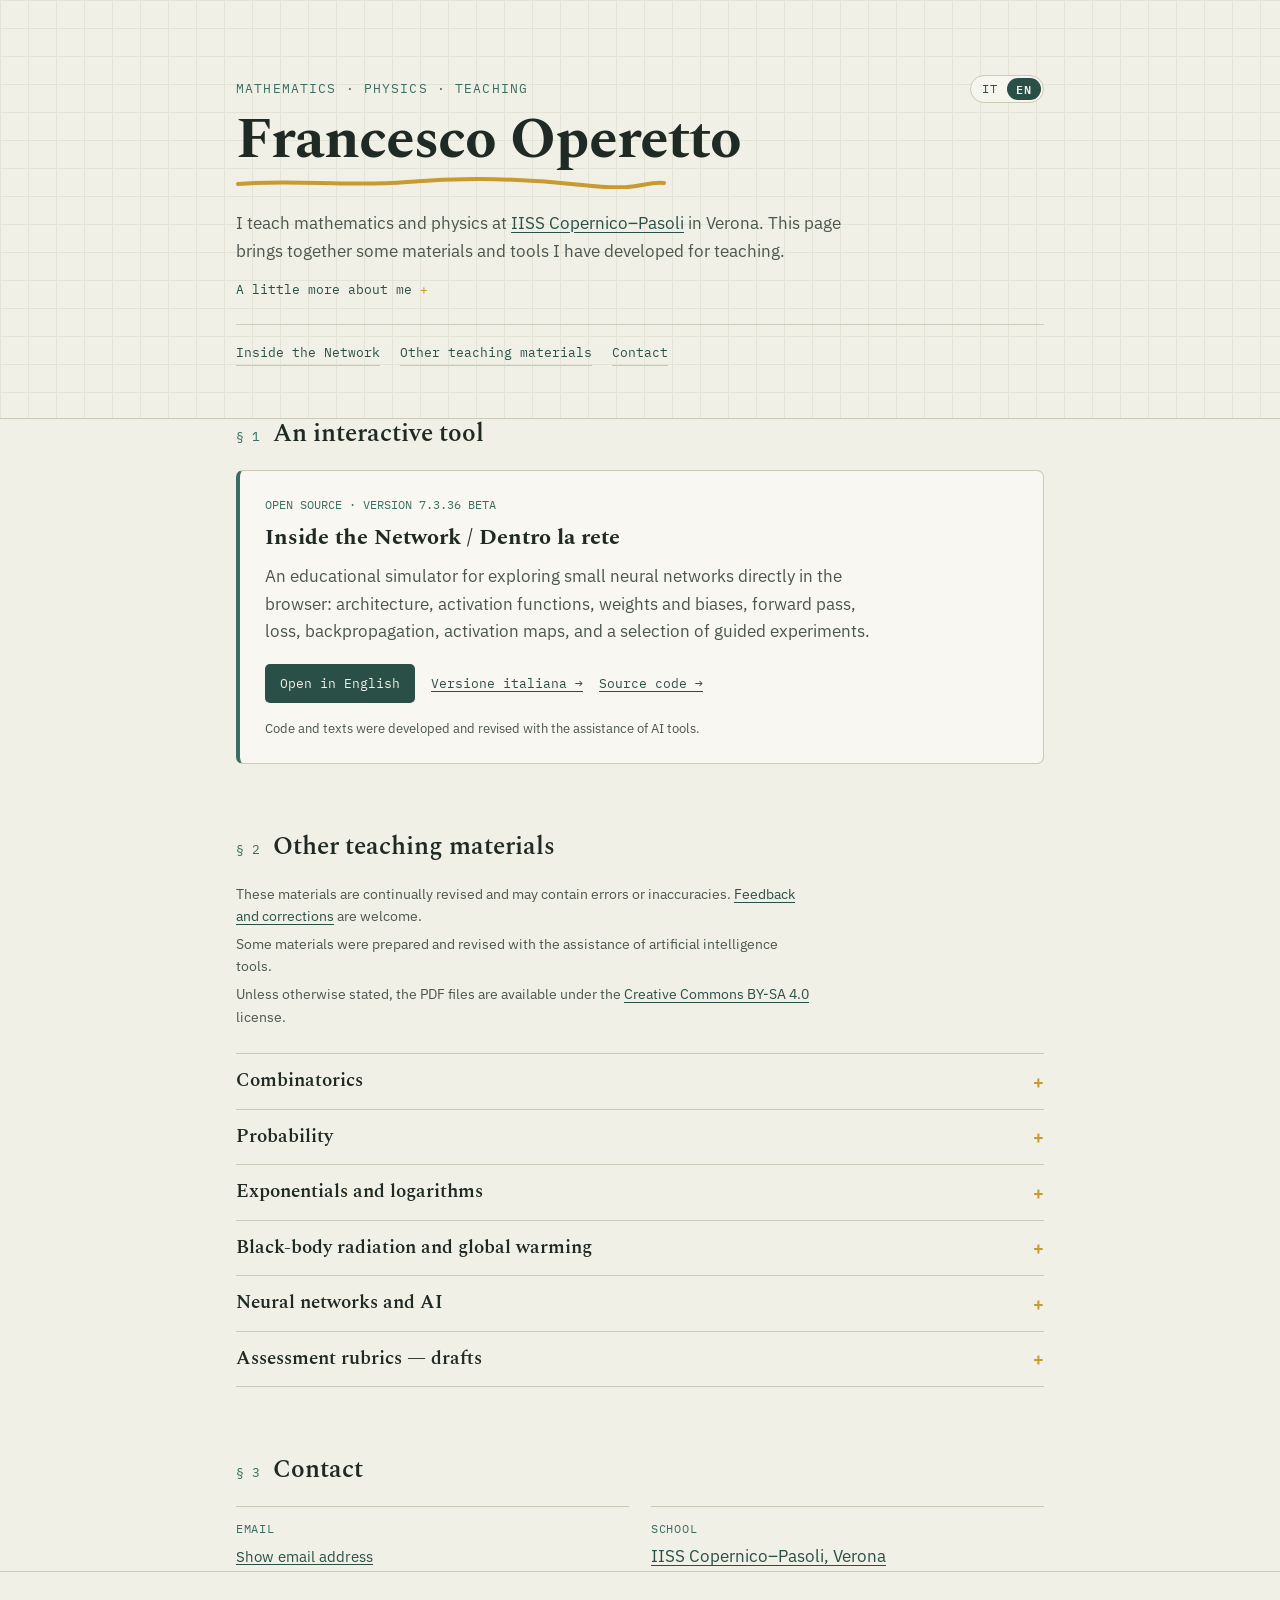
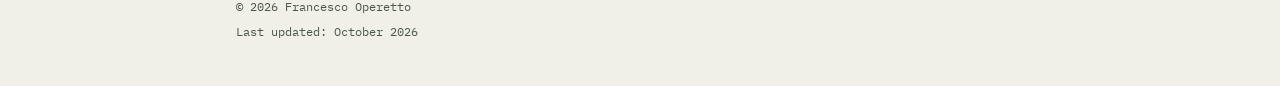
==== commit 3abeee10: "Add practice worksheet on exp and log" ====
--- a/en/index.html
+++ b/en/index.html
@@ -105,6 +105,22 @@
       </ul>
     </details>
 
+    <details class="material-group" id="exponentials-logarithms">
+      <summary>Exponentials and logarithms</summary>
+      <ul class="files">
+        <li>
+          <div class="file-row">
+            <div>
+              <div class="file-name">Exponentials and logarithms — Practice exercises with worked solutions</div>
+              <div class="file-desc">Worksheet for the fourth year of the Italian Liceo Scientifico: 36 exercises in four blocks on exponential and logarithmic equations and inequalities, and on domains, zeros and signs of functions, with step-by-step solutions.</div>
+              <div class="file-meta">PDF · Italian · 27 pages · 1.0 MB · updated 26 October 2026</div>
+            </div>
+            <a class="dl" href="../materiali/esponenziali-logaritmi/esponenziali_logaritmi_scheda.pdf">Open PDF →</a>
+          </div>
+        </li>
+      </ul>
+    </details>
+
     <details class="material-group" id="black-body-radiation-global-warming">
       <summary>Black-body radiation and global warming</summary>
       <ul class="files">
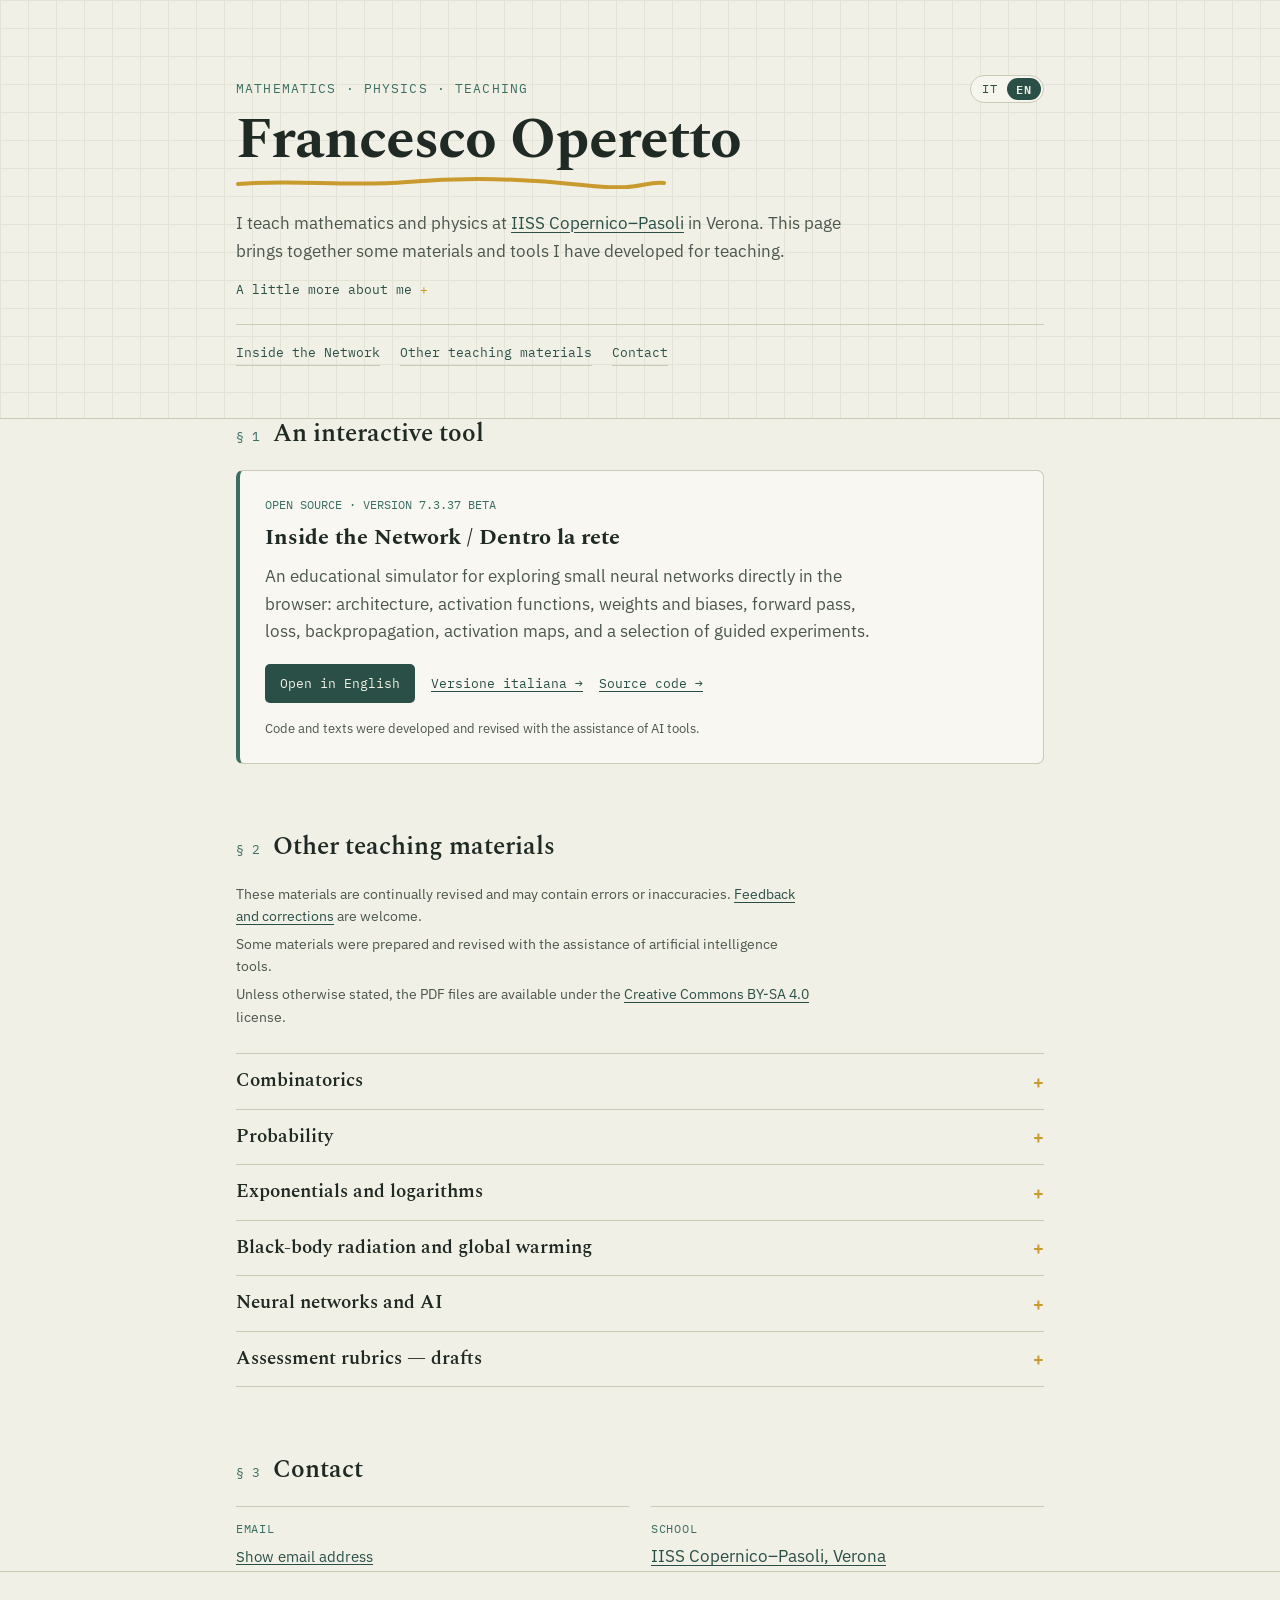
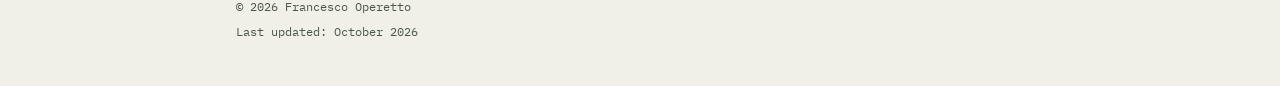
==== commit ee295ff5: "Add teacher presentation" ====
--- a/en/index.html
+++ b/en/index.html
@@ -60,7 +60,7 @@
       <h2>An interactive tool</h2>
     </div>
     <div class="app-card">
-      <div class="app-kicker">OPEN SOURCE · VERSION 7.3.36 BETA</div>
+      <div class="app-kicker">OPEN SOURCE · VERSION 7.3.37 BETA</div>
       <h3>Inside the Network / Dentro la rete</h3>
       <p>
         An educational simulator for exploring small neural networks directly in the browser:
@@ -132,6 +132,7 @@
     <details class="material-group" id="neural-networks-ai">
       <summary>Neural networks and AI</summary>
       <ul class="files">
+        <li><div class="file-row"><div><div class="file-name">Inside the Network: presentation for teachers</div><div class="file-desc">Slides from the professional-development meeting for teachers held on 19 and 26 October 2026: the potential and risks of today's AI; the structure, mathematics and workings of a small neural network.</div><div class="file-meta">PDF · Italian · 3.7 MB · updated 26 October 2026</div><div class="file-meta">Related application: <a href="https://francesco-operetto.github.io/dentro-la-rete/en/">Inside the Network</a></div></div><a class="dl" href="../materiali/reti-neurali-ai/dentro_la_rete_presentazione_docenti.pdf">Open PDF →</a></div></li>
         <li><div class="file-row"><div><div class="file-name">Mathematical notes on neural networks</div><div class="file-desc">Further reading for teachers: the mathematics of a neural network, from computing the outputs to gradient descent, by way of loss functions and backpropagation, with reference to their implementation in Inside the Network.</div><div class="file-meta">PDF · English 1.9 MB · Italian 1.9 MB · updated 19 October 2026</div><div class="file-meta">Related application: <a href="https://francesco-operetto.github.io/dentro-la-rete/en/">Inside the Network</a></div></div><div class="file-actions"><a class="dl" href="../materiali/reti-neurali-ai/mathematical_notes_neural_networks.pdf">PDF · English →</a><a class="dl" href="../materiali/reti-neurali-ai/note_matematiche_reti_neurali.pdf" lang="it">PDF · Italian →</a></div></div></li>
       </ul>
     </details>
